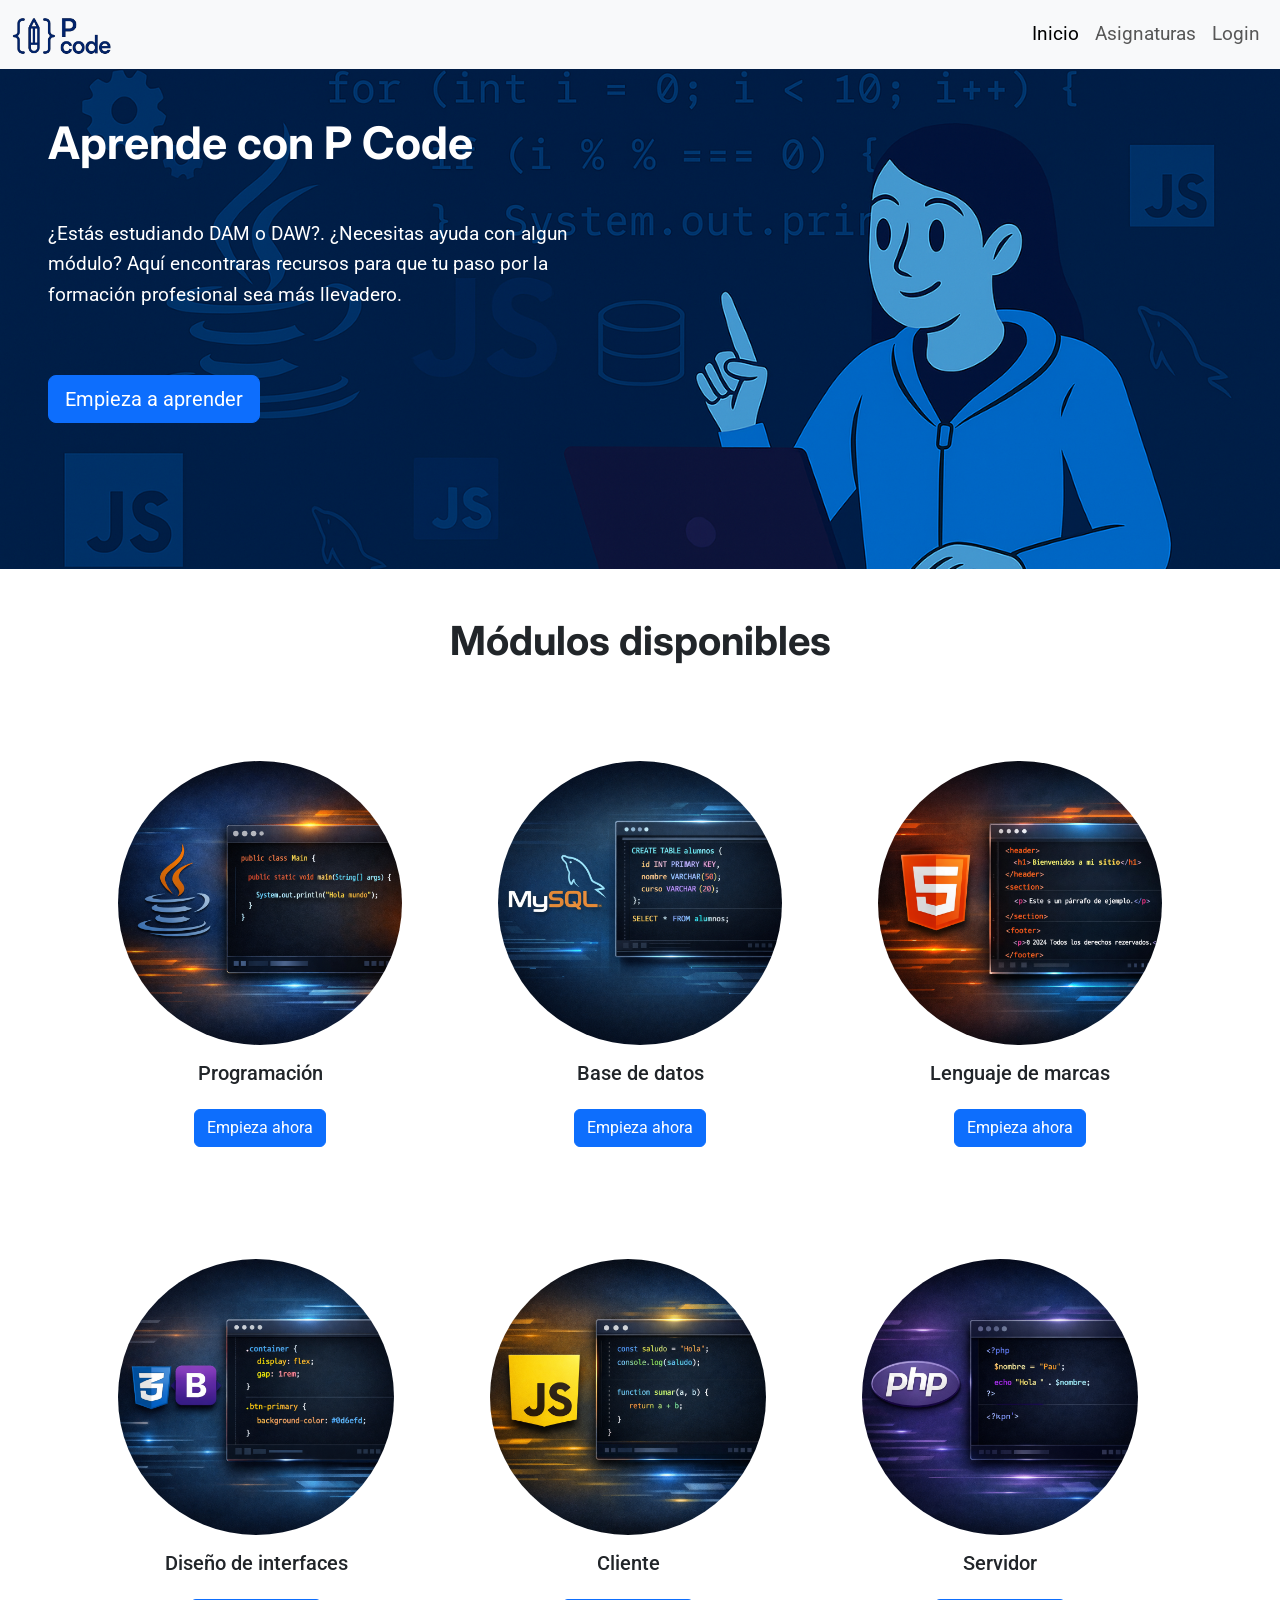
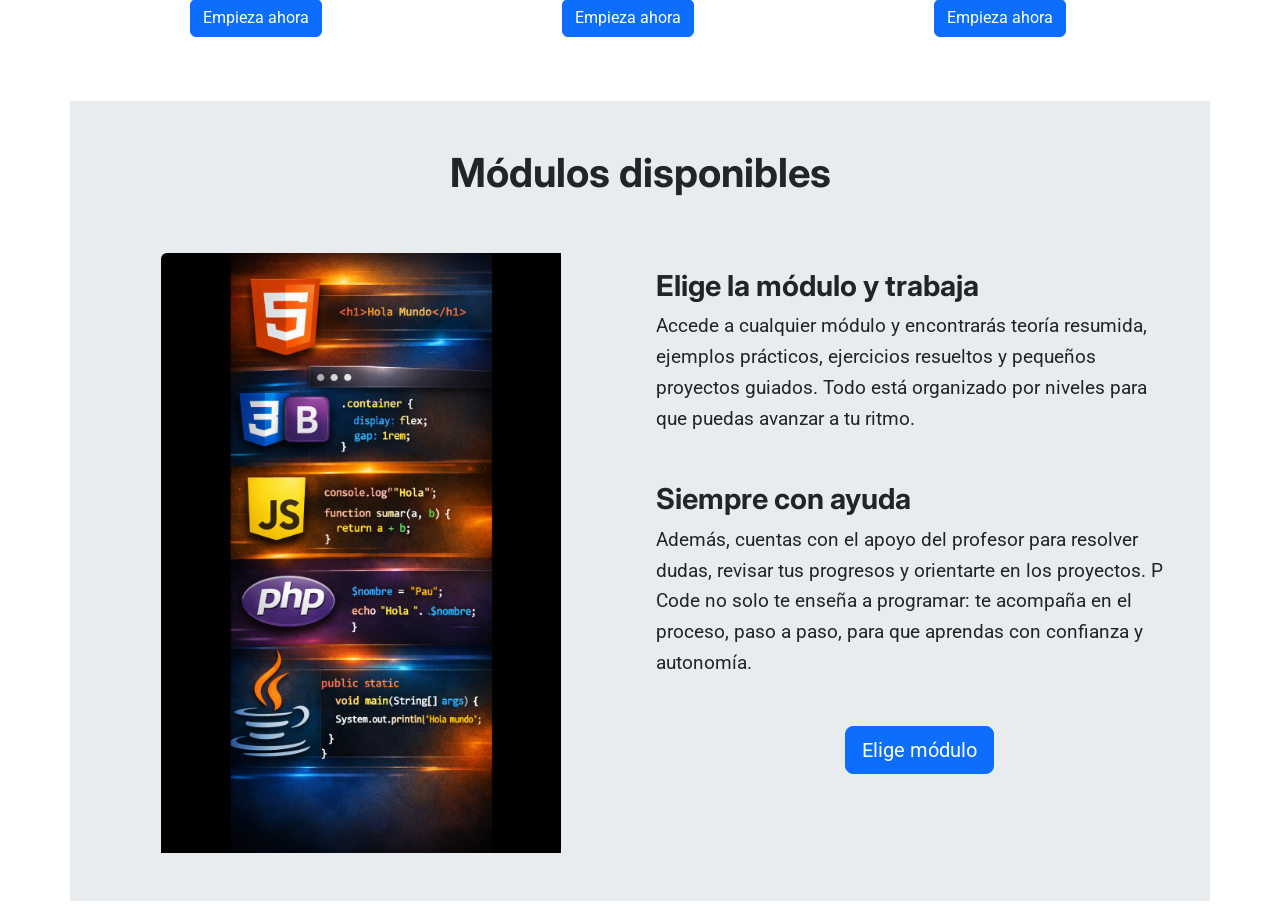
==== proyecto_2/index.html @ 88828013 "P2_LP_Información" ====
<!DOCTYPE html>
<html lang="es">
<head>
    <meta charset="UTF-8">
    <meta name="viewport" content="width=device-width, initial-scale=1.0">
    <meta name="description" content="Recursos educativos de programación para estudiantes de DAW/DAM: ejercicios, teoría, ejemplos y proyectos.">
    <meta name="author" content="Pau — P Code">
    
    <title>P Code</title>
    <link rel="icon" href="img/logos/logo_P_code.png">

    <link href="https://fonts.googleapis.com/css2?family=Inter:wght@400;600;700&family=Roboto:wght@300;400;500&family=JetBrains+Mono:wght@400;600&display=swap" rel="stylesheet">

    <!-- Bootstrap -->
    <link href="https://cdn.jsdelivr.net/npm/bootstrap@5.3.2/dist/css/bootstrap.min.css" rel="stylesheet">

    
    <link rel="stylesheet" href="css/style.css">

</head>
<body>

  <!-- Cabecera -->
  <nav class="navbar navbar-expand-sm bg-body-tertiary">
    <div class="container-fluid">
      <a class="navbar-brand" href="#">
        <img src="/proyecto_2/img/logos/logo_P_code_header.png" alt="Logo" width="100" height="auto" class="d-inline-block align-text-top">
      </a> 
      
      <button class="navbar-toggler" type="button" data-bs-toggle="collapse" data-bs-target="#navbarNav" aria-controls="navbarNav" aria-expanded="false" aria-label="Toggle navigation">
        <span class="navbar-toggler-icon"></span>
      </button>

      <div class="collapse navbar-collapse" id="navbarNav">
        <ul class="navbar-nav ms-auto">
          <li class="nav-item">
            <a class="nav-link active" aria-current="page" href="#">Inicio</a>
          </li>
          <li class="nav-item">
            <a class="nav-link" href="#">Asignaturas</a>
          </li>
          <li class="nav-item">
            <a class="nav-link" href="#">Login</a>
          </li>
        </ul>
      </div>
    </div>
  </nav>

  <!-- Hero -->
  <section id="hero">
    <div class="container-fluid header">
      <div class="row align-items-end">
        <div class="col-12 col-md-6 text-white ps-5">
          <h1 class="mt-5">Aprende con P Code</h1>
          <p class="mt-5 content-box">¿Estás estudiando DAM o DAW?.
          ¿Necesitas ayuda con algun módulo?
          Aquí encontraras recursos para que tu  
          paso por la formación profesional sea más llevadero.</p>
          <button type="button" class=" mt-5 btn btn-primary btn-lg">Empieza a aprender</button>
        </div>
        <div class="col-12 col-md-6">
        </div>
      </div>
    </div>
  </section>

  <!-- Asignaturas -->
  <section id="subject">    
    <div class="container text-center mt-5">
      <h2 class="mb-5">Módulos disponibles</h2>
      
      <div class="row">
        <div class="col-md-4 p-5">
          <div class="card border-0">
            <img src="/proyecto_2/img/subject/img_programacion.png" class="card-img-top rounded-circle" alt="Programación">
            <div class="card-body">
              <h5 class="card-title">Programación</h5>
              <a href="#" class="mt-3 btn btn-primary">Empieza ahora</a>
            </div>
          </div>
        </div>

        <div class="col-md-4 p-5">
          <div class="card border-0">
            <img src="/proyecto_2/img/subject/img_base_datos.png" class="card-img-top rounded-circle" alt="Base de datos">
            <div class="card-body">
              <h5 class="card-title">Base de datos</h5>
              <a href="#" class="mt-3 btn btn-primary">Empieza ahora</a>
            </div>
          </div>
        </div>
        
        <div class="col-md-4 p-5">
          <div class="card border-0">
            <img src="/proyecto_2/img/subject/img_lenguaje_marcas.png" class="card-img-top rounded-circle" alt="Lenguaje de Marcas">
            <div class="card-body">
              <h5 class="card-title">Lenguaje de marcas</h5>
              <a href="#" class="mt-3 btn btn-primary">Empieza ahora</a>
            </div>
          </div>
        </div>

      <div class="row">
        <div class="col-md-4 p-5">
          <div class="card border-0">
            <img src="/proyecto_2/img/subject/img_interfaces.png" class="card-img-top rounded-circle" alt="Diseño de interfaces">
            <div class="card-body">
              <h5 class="card-title">Diseño de interfaces</h5>
              <a href="#" class="mt-3 btn btn-primary">Empieza ahora</a>
            </div>
          </div>
        </div>

        <div class="col-md-4 p-5">
          <div class="card border-0">
            <img src="/proyecto_2/img/subject/img_cliente.png" class="card-img-top rounded-circle" alt="Cliente">
            <div class="card-body">
              <h5 class="card-title">Cliente</h5>
              <a href="#" class="mt-3 btn btn-primary">Empieza ahora</a>
            </div>
          </div>
        </div>
        
        <div class="col-md-4 p-5">
          <div class="card border-0">
            <img src="/proyecto_2/img/subject/img_sevidor.png" class="card-img-top rounded-circle" alt="Servidor">
            <div class="card-body">
              <h5 class="card-title">Servidor</h5>
              <a href="#" class="mt-3 btn btn-primary">Empieza ahora</a>
            </div>
          </div>
        </div>      
    </div>
  </section>

  <!-- Información -->
  <div class="container text-center bg-body-secondary pd-5">
    <h2 class="py-5">Módulos disponibles</h2>
    <div class="card mb-3 border-0">
      <div class="row g-0 bg-body-secondary">
        <div class="col-md-6">
          <img src="img/composicion_asignaturas.png" 
            class="img-fluid rounded-start pb-5" 
            style="max-width: 400px;" alt="Composición">
        </div>
        <div class="col-md-6 text-start">
          <div class="card-body">
            <h3 class="card-title">Elige la módulo y trabaja</h3>
            <p class="card-text">Accede a cualquier módulo y encontrarás teoría resumida, ejemplos prácticos, ejercicios resueltos y pequeños proyectos guiados. Todo está organizado por niveles para que puedas avanzar a tu ritmo.</p>
            <h3 class="card-title mt-5">Siempre con ayuda</h3>
            <p>Además, cuentas con el apoyo del profesor para resolver dudas, revisar tus progresos y orientarte en los proyectos. P Code no solo te enseña a programar: te acompaña en el proceso, paso a paso, para que aprendas con confianza y autonomía.</p>
            <div class="text-center mt-5"><a href="#subject" class="btn btn-primary btn-lg">Elige módulo</a></div>
          </div>
        </div>
      </div>
    </div>
  </div>

  <!-- Formulario -->


  <!-- Bootstrap -->
  <script src="https://cdn.jsdelivr.net/npm/@popperjs/core@2.11.6/dist/umd/popper.min.js"></script>
  <script src="https://cdn.jsdelivr.net/npm/bootstrap@5.3.0/dist/js/bootstrap.min.js"></script> 
</body>
</html>
---- proyecto_2/css/style.css ----
:root{
--oscuro: #021026ff;
--ink-black: #121726ff;
--steel-azure: #014E96ff;
--dodger-blue: #0099FFff;
--fondo-claro: #A8ADAFff;
--white: #FFFFFFff;
--midnight-violet: #2E1F2Aff;
--fondo-botones: #6A4564ff;
--border-r:.2rem;
}

body {
  font-family: 'Roboto', sans-serif;
  font-size: 1.2rem;
  line-height: 1.6;
}

.header {
  height: 500px;
  background-color: var(--oscuro);
  background: url(../img/imagen_principal.png);
  background-position: center;
  background-repeat: no-repeat;
  background-size: cover;
  background-blend-mode: multiply; 
}

.content-box {
  max-width: 550px; 
}


h1, h2, h3 {
  font-family: 'Inter', sans-serif;
  font-weight: 700;
}

h1 { font-size: 2.8rem; }
h2 { font-size: 2.5rem; }
h3 { font-size: 1.8rem; }

code, pre {
  font-family: 'JetBrains Mono', monospace;
}
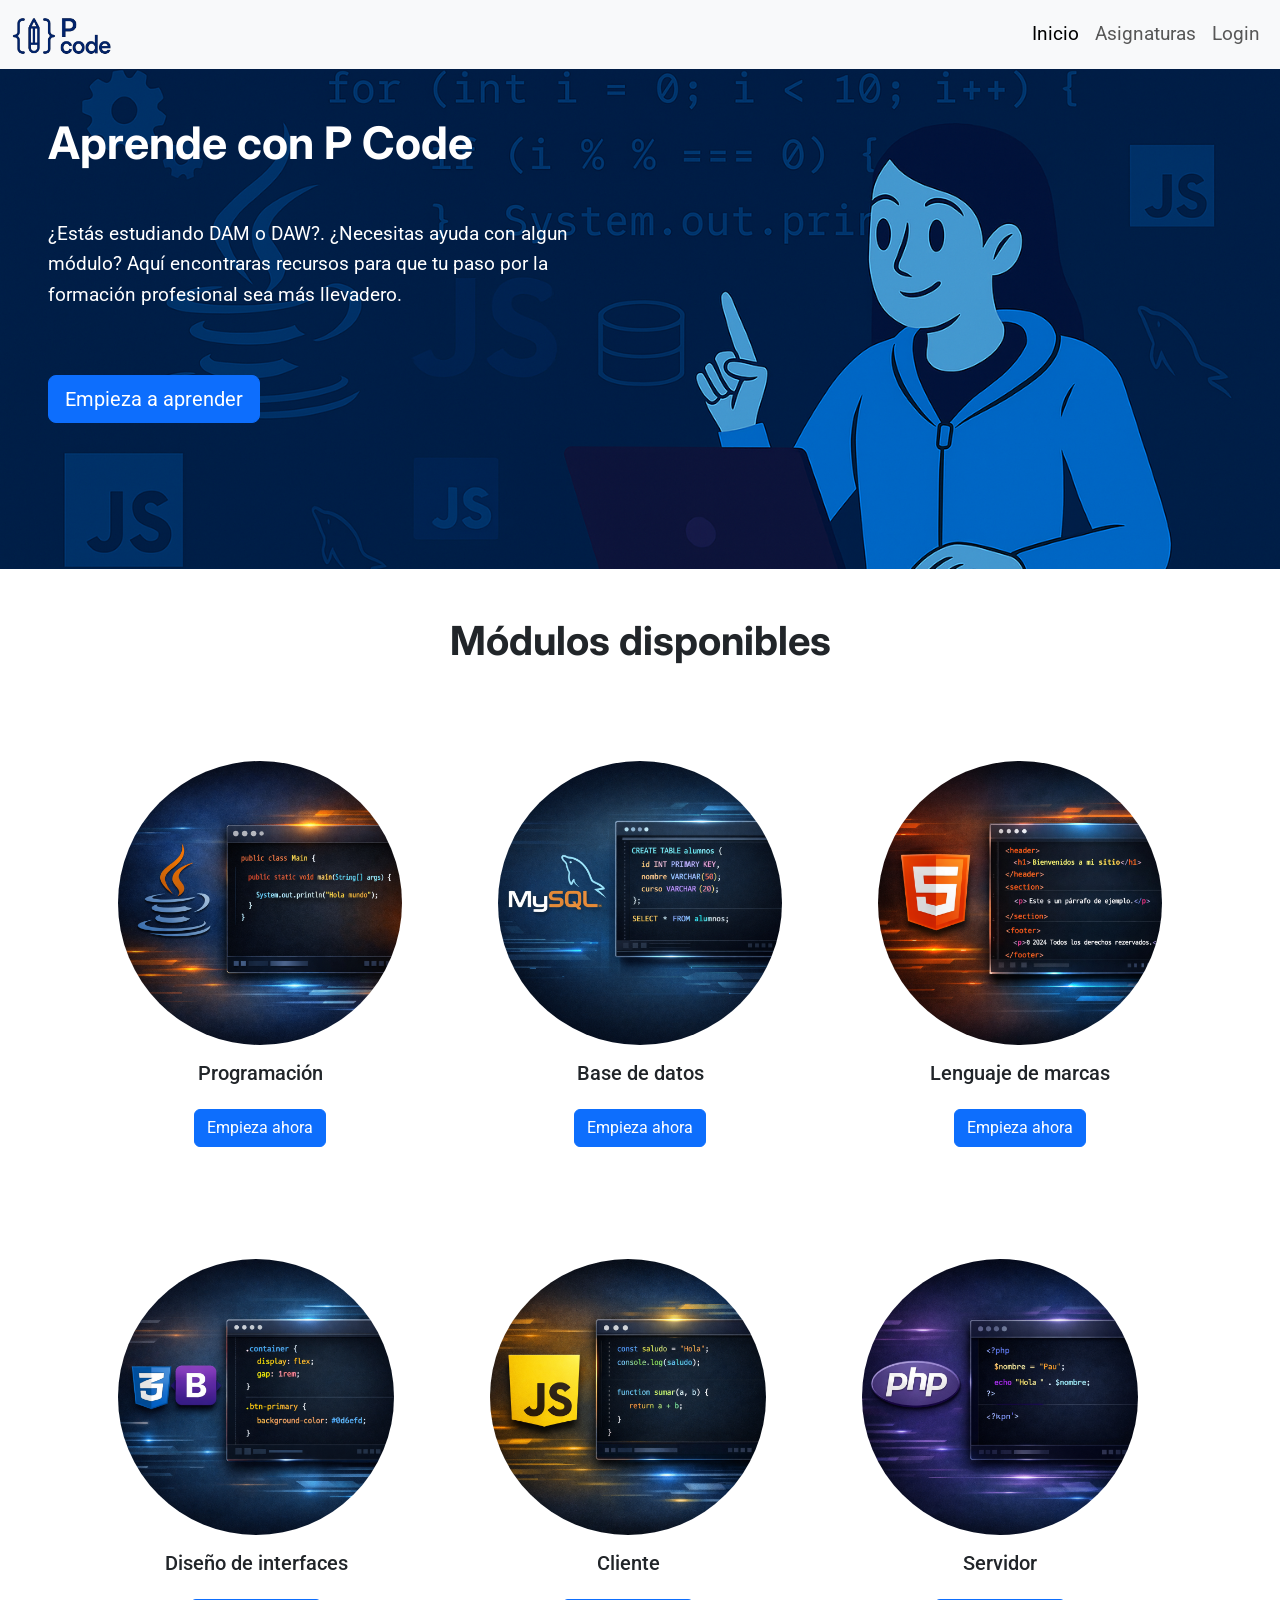
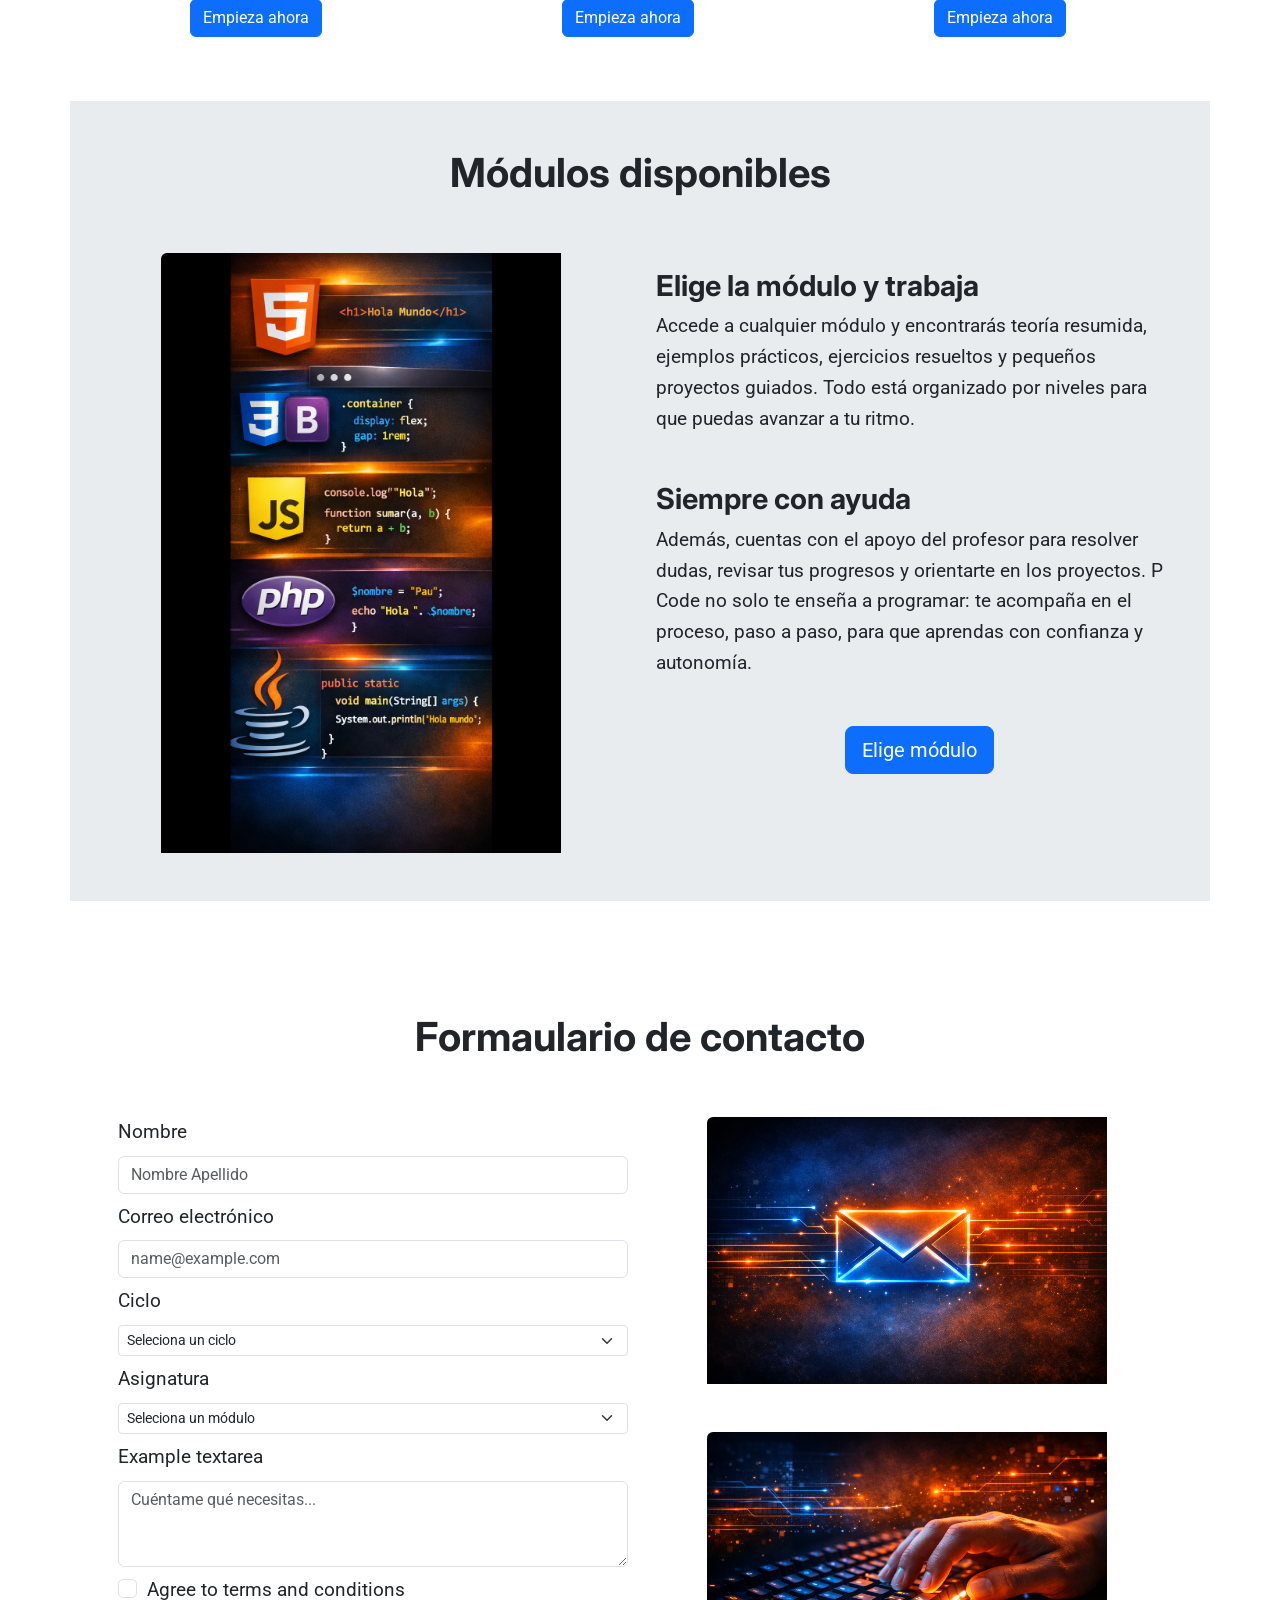
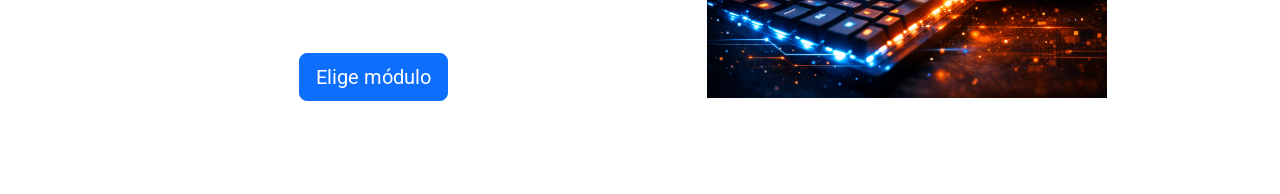
==== commit bd5c5f65: "P2_LP_Formulario" ====
--- a/proyecto_2/index.html
+++ b/proyecto_2/index.html
@@ -158,7 +158,64 @@
   </div>
 
   <!-- Formulario -->
-
+  <div class="container text-center p-5">
+    <h2 class="py-5">Formaulario de contacto</h2>
+    <div class="row">
+      <div class="col-md-6 text-start">
+        <div class="mb-2">
+          <label for="nombre" class="form-label">Nombre</label>
+          <input type="email" class="form-control" id="nombre" placeholder="Nombre Apellido">
+        </div>
+        <div class="mb-2">
+          <label for="email" class="form-label">Correo electrónico</label>
+          <input type="email" class="form-control" id="email" placeholder="name@example.com">
+        </div>
+        <div class="mb-2">
+          <label for="exampleFormControlInput1" class="form-label">Ciclo</label>
+          <select class="form-select form-select-sm" aria-label="Small select example">
+            <option selected>Seleciona un ciclo</option>
+            <option value="dam">DAM</option>
+            <option value="daw">DAW</option>
+          </select>
+        </div>
+        <div class="mb-2">
+          <label for="exampleFormControlInput1" class="form-label">Asignatura</label>
+          <select class="form-select form-select-sm" aria-label="Small select example">
+            <option selected>Seleciona un módulo</option>
+              <option value="prog">Programación</option>
+              <option value="bd">Base de datos</option>
+              <option value="mar">Lenguaje de marcas</option>
+              <option value="inte">Diseño de interfaces</option>
+              <option value="cli">Cliente</option>
+              <option value="ser">Servidor</option>
+          </select>
+        </div>
+        <div class="mb-2">
+          <label for="mensaje" class="form-label">Example textarea</label>
+          <textarea class="form-control" id="mensaje" rows="3" placeholder="Cuéntame qué necesitas..."></textarea>
+        </div>
+        <div class="form-check">
+          <input class="form-check-input" type="checkbox" value="" id="invalidCheck" required>
+          <label class="form-check-label" for="invalidCheck">
+            Agree to terms and conditions
+          </label>
+          <div class="invalid-feedback">
+            You must agree before submitting.
+          </div>
+        </div>
+        <div class="text-center mt-5"><a href="#subject" class="btn btn-primary btn-lg">Elige módulo</a></div>
+      </div>
+
+      <div class="col-md-6">
+        <img src="img/contacto_email.png" 
+          class="img-fluid rounded-start pb-5" 
+          style="max-width: 400px;" alt="Composición">
+          <img src="img/contacto_email_2.png" 
+            class="img-fluid rounded-start pb-5" 
+            style="max-width: 400px;" alt="Composición">
+      </div>
+    </div>
+  </div>
 
   <!-- Bootstrap -->
   <script src="https://cdn.jsdelivr.net/npm/@popperjs/core@2.11.6/dist/umd/popper.min.js"></script>
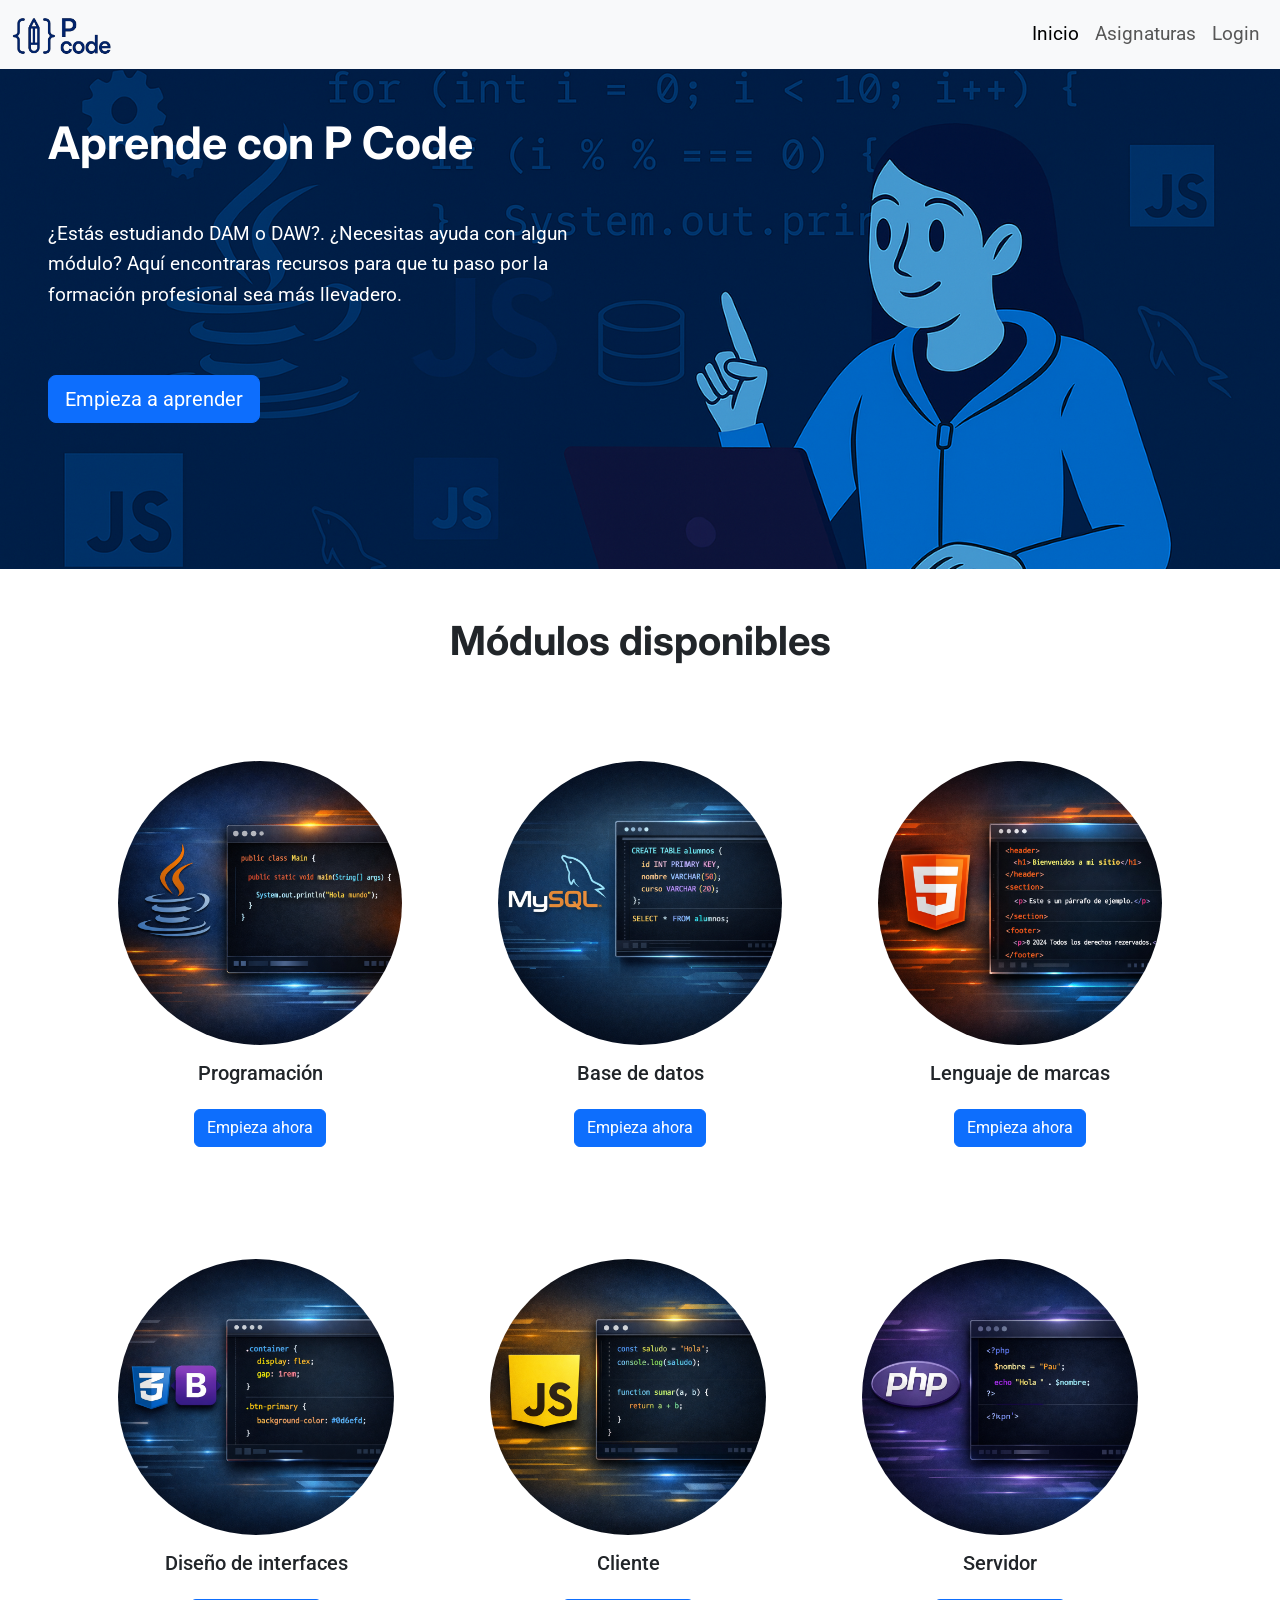
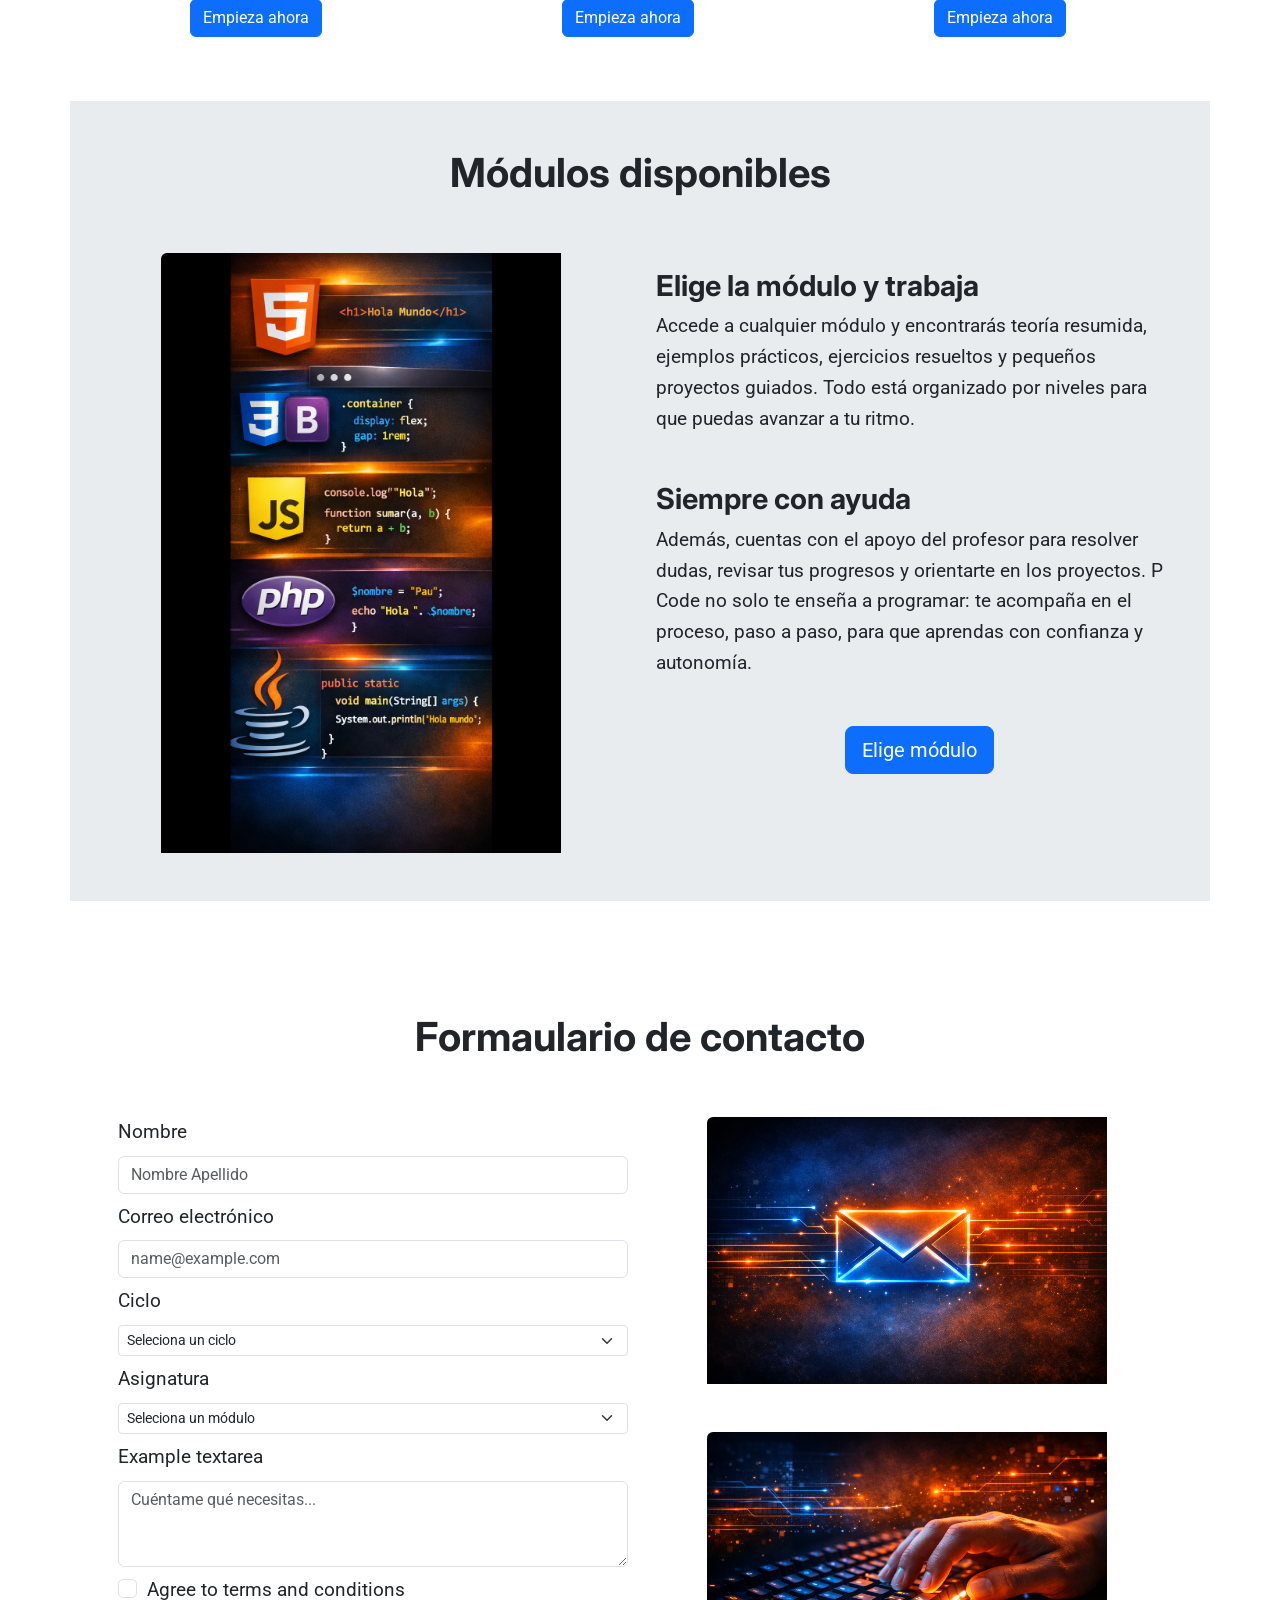
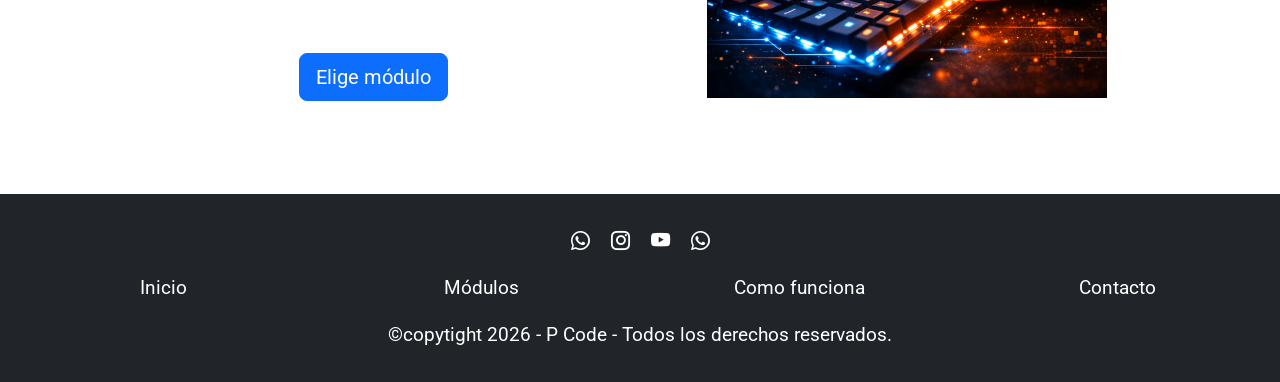
==== commit 31ba3203: "P2_LP_Footer" ====
--- a/proyecto_2/index.html
+++ b/proyecto_2/index.html
@@ -13,7 +13,7 @@
 
     <!-- Bootstrap -->
     <link href="https://cdn.jsdelivr.net/npm/bootstrap@5.3.2/dist/css/bootstrap.min.css" rel="stylesheet">
-
+    <link rel="stylesheet" href="https://cdn.jsdelivr.net/npm/bootstrap-icons@1.13.1/font/bootstrap-icons.min.css">
     
     <link rel="stylesheet" href="css/style.css">
 
@@ -21,31 +21,33 @@
 <body>
 
   <!-- Cabecera -->
-  <nav class="navbar navbar-expand-sm bg-body-tertiary">
-    <div class="container-fluid">
-      <a class="navbar-brand" href="#">
-        <img src="/proyecto_2/img/logos/logo_P_code_header.png" alt="Logo" width="100" height="auto" class="d-inline-block align-text-top">
-      </a> 
-      
-      <button class="navbar-toggler" type="button" data-bs-toggle="collapse" data-bs-target="#navbarNav" aria-controls="navbarNav" aria-expanded="false" aria-label="Toggle navigation">
-        <span class="navbar-toggler-icon"></span>
-      </button>
-
-      <div class="collapse navbar-collapse" id="navbarNav">
-        <ul class="navbar-nav ms-auto">
-          <li class="nav-item">
-            <a class="nav-link active" aria-current="page" href="#">Inicio</a>
-          </li>
-          <li class="nav-item">
-            <a class="nav-link" href="#">Asignaturas</a>
-          </li>
-          <li class="nav-item">
-            <a class="nav-link" href="#">Login</a>
-          </li>
-        </ul>
-      </div>
-    </div>
-  </nav>
+  <header id="header">
+    <nav class="navbar navbar-expand-sm bg-body-tertiary">
+      <div class="container-fluid">
+        <a class="navbar-brand" href="#">
+          <img src="/proyecto_2/img/logos/logo_P_code_header.png" alt="Logo" width="100" height="auto" class="d-inline-block align-text-top">
+        </a> 
+        
+        <button class="navbar-toggler" type="button" data-bs-toggle="collapse" data-bs-target="#navbarNav" aria-controls="navbarNav" aria-expanded="false" aria-label="Toggle navigation">
+          <span class="navbar-toggler-icon"></span>
+        </button>
+
+        <div class="collapse navbar-collapse" id="navbarNav">
+          <ul class="navbar-nav ms-auto">
+            <li class="nav-item">
+              <a class="nav-link active" aria-current="page" href="#">Inicio</a>
+            </li>
+            <li class="nav-item">
+              <a class="nav-link" href="#">Asignaturas</a>
+            </li>
+            <li class="nav-item">
+              <a class="nav-link" href="#">Login</a>
+            </li>
+          </ul>
+        </div>
+      </div>
+    </nav>
+  </header>
 
   <!-- Hero -->
   <section id="hero">
@@ -135,87 +137,119 @@
   </section>
 
   <!-- Información -->
-  <div class="container text-center bg-body-secondary pd-5">
-    <h2 class="py-5">Módulos disponibles</h2>
-    <div class="card mb-3 border-0">
-      <div class="row g-0 bg-body-secondary">
+  <section id="info">
+    <div class="container text-center bg-body-secondary pd-5">
+      <h2 class="py-5">Módulos disponibles</h2>
+      <div class="card mb-3 border-0">
+        <div class="row g-0 bg-body-secondary">
+          <div class="col-md-6">
+            <img src="img/composicion_asignaturas.png" 
+              class="img-fluid rounded-start pb-5" 
+              style="max-width: 400px;" alt="Composición">
+          </div>
+          <div class="col-md-6 text-start">
+            <div class="card-body">
+              <h3 class="card-title">Elige la módulo y trabaja</h3>
+              <p class="card-text">Accede a cualquier módulo y encontrarás teoría resumida, ejemplos prácticos, ejercicios resueltos y pequeños proyectos guiados. Todo está organizado por niveles para que puedas avanzar a tu ritmo.</p>
+              <h3 class="card-title mt-5">Siempre con ayuda</h3>
+              <p>Además, cuentas con el apoyo del profesor para resolver dudas, revisar tus progresos y orientarte en los proyectos. P Code no solo te enseña a programar: te acompaña en el proceso, paso a paso, para que aprendas con confianza y autonomía.</p>
+              <div class="text-center mt-5"><a href="#subject" class="btn btn-primary btn-lg">Elige módulo</a></div>
+            </div>
+          </div>
+        </div>
+      </div>
+    </div>
+  </section>
+
+  <!-- Formulario -->
+  <section id="form">
+    <div class="container text-center p-5">
+      <h2 class="py-5">Formaulario de contacto</h2>
+      <div class="row">
+        <div class="col-md-6 text-start">
+          <div class="mb-2">
+            <label for="nombre" class="form-label">Nombre</label>
+            <input type="email" class="form-control" id="nombre" placeholder="Nombre Apellido">
+          </div>
+          <div class="mb-2">
+            <label for="email" class="form-label">Correo electrónico</label>
+            <input type="email" class="form-control" id="email" placeholder="name@example.com">
+          </div>
+          <div class="mb-2">
+            <label for="exampleFormControlInput1" class="form-label">Ciclo</label>
+            <select class="form-select form-select-sm" aria-label="Small select example">
+              <option selected>Seleciona un ciclo</option>
+              <option value="dam">DAM</option>
+              <option value="daw">DAW</option>
+            </select>
+          </div>
+          <div class="mb-2">
+            <label for="exampleFormControlInput1" class="form-label">Asignatura</label>
+            <select class="form-select form-select-sm" aria-label="Small select example">
+              <option selected>Seleciona un módulo</option>
+                <option value="prog">Programación</option>
+                <option value="bd">Base de datos</option>
+                <option value="mar">Lenguaje de marcas</option>
+                <option value="inte">Diseño de interfaces</option>
+                <option value="cli">Cliente</option>
+                <option value="ser">Servidor</option>
+            </select>
+          </div>
+          <div class="mb-2">
+            <label for="mensaje" class="form-label">Example textarea</label>
+            <textarea class="form-control" id="mensaje" rows="3" placeholder="Cuéntame qué necesitas..."></textarea>
+          </div>
+          <div class="form-check">
+            <input class="form-check-input" type="checkbox" value="" id="invalidCheck" required>
+            <label class="form-check-label" for="invalidCheck">
+              Agree to terms and conditions
+            </label>
+            <div class="invalid-feedback">
+              You must agree before submitting.
+            </div>
+          </div>
+          <div class="text-center mt-5"><a href="#subject" class="btn btn-primary btn-lg mb-2">Elige módulo</a></div>
+        </div>
+
         <div class="col-md-6">
-          <img src="img/composicion_asignaturas.png" 
+          <img src="img/contacto_email.png" 
             class="img-fluid rounded-start pb-5" 
             style="max-width: 400px;" alt="Composición">
-        </div>
-        <div class="col-md-6 text-start">
-          <div class="card-body">
-            <h3 class="card-title">Elige la módulo y trabaja</h3>
-            <p class="card-text">Accede a cualquier módulo y encontrarás teoría resumida, ejemplos prácticos, ejercicios resueltos y pequeños proyectos guiados. Todo está organizado por niveles para que puedas avanzar a tu ritmo.</p>
-            <h3 class="card-title mt-5">Siempre con ayuda</h3>
-            <p>Además, cuentas con el apoyo del profesor para resolver dudas, revisar tus progresos y orientarte en los proyectos. P Code no solo te enseña a programar: te acompaña en el proceso, paso a paso, para que aprendas con confianza y autonomía.</p>
-            <div class="text-center mt-5"><a href="#subject" class="btn btn-primary btn-lg">Elige módulo</a></div>
-          </div>
-        </div>
-      </div>
-    </div>
-  </div>
-
-  <!-- Formulario -->
-  <div class="container text-center p-5">
-    <h2 class="py-5">Formaulario de contacto</h2>
-    <div class="row">
-      <div class="col-md-6 text-start">
-        <div class="mb-2">
-          <label for="nombre" class="form-label">Nombre</label>
-          <input type="email" class="form-control" id="nombre" placeholder="Nombre Apellido">
-        </div>
-        <div class="mb-2">
-          <label for="email" class="form-label">Correo electrónico</label>
-          <input type="email" class="form-control" id="email" placeholder="name@example.com">
-        </div>
-        <div class="mb-2">
-          <label for="exampleFormControlInput1" class="form-label">Ciclo</label>
-          <select class="form-select form-select-sm" aria-label="Small select example">
-            <option selected>Seleciona un ciclo</option>
-            <option value="dam">DAM</option>
-            <option value="daw">DAW</option>
-          </select>
-        </div>
-        <div class="mb-2">
-          <label for="exampleFormControlInput1" class="form-label">Asignatura</label>
-          <select class="form-select form-select-sm" aria-label="Small select example">
-            <option selected>Seleciona un módulo</option>
-              <option value="prog">Programación</option>
-              <option value="bd">Base de datos</option>
-              <option value="mar">Lenguaje de marcas</option>
-              <option value="inte">Diseño de interfaces</option>
-              <option value="cli">Cliente</option>
-              <option value="ser">Servidor</option>
-          </select>
-        </div>
-        <div class="mb-2">
-          <label for="mensaje" class="form-label">Example textarea</label>
-          <textarea class="form-control" id="mensaje" rows="3" placeholder="Cuéntame qué necesitas..."></textarea>
-        </div>
-        <div class="form-check">
-          <input class="form-check-input" type="checkbox" value="" id="invalidCheck" required>
-          <label class="form-check-label" for="invalidCheck">
-            Agree to terms and conditions
-          </label>
-          <div class="invalid-feedback">
-            You must agree before submitting.
-          </div>
-        </div>
-        <div class="text-center mt-5"><a href="#subject" class="btn btn-primary btn-lg">Elige módulo</a></div>
-      </div>
-
-      <div class="col-md-6">
-        <img src="img/contacto_email.png" 
-          class="img-fluid rounded-start pb-5" 
-          style="max-width: 400px;" alt="Composición">
-          <img src="img/contacto_email_2.png" 
-            class="img-fluid rounded-start pb-5" 
-            style="max-width: 400px;" alt="Composición">
-      </div>
-    </div>
-  </div>
+            <img src="img/contacto_email_2.png" 
+              class="img-fluid rounded-start pb-5" 
+              style="max-width: 400px;" alt="Composición">
+        </div>
+      </div>
+    </div>
+  </section>
+
+  <!-- Footer -->
+  <footer>
+    <div class="container-fluid bg-dark p-3 text-center">
+      <div class="row">
+        <div class="col p-3">
+          <i class="bi bi-whatsapp text-white p-2"></i>
+          <i class="bi bi-instagram text-white p-2"></i>
+          <i class="bi bi-youtube text-white p-2"></i>
+          <i class="bi bi-whatsapp text-white p-2"></i>
+        </div>
+      </div>
+      <div class="row justify-content-center">
+        <div class="col-lg-3 col-md-6"><a href="#hero" class="text-decoration-none text-white">Inicio</a></div>
+        <div class="col-lg-3 col-md-6"><a href="#subject" class="text-decoration-none text-white">Módulos</a></div>
+        <div class="col-lg-3 col-md-6"><a href="#info" class="text-decoration-none text-white">Como funciona</a></div>
+        <div class="col-lg-3 col-md-6"><a href="#form" class="text-decoration-none text-white">Contacto</a></div>
+      </div>
+
+      <div class="row">
+        <div class="col text-white mt-3">
+          <p>©copytight 2026 - P Code - Todos los derechos reservados.</p>
+        </div>
+      </div>
+
+    </div>
+
+  </footer>
 
   <!-- Bootstrap -->
   <script src="https://cdn.jsdelivr.net/npm/@popperjs/core@2.11.6/dist/umd/popper.min.js"></script>
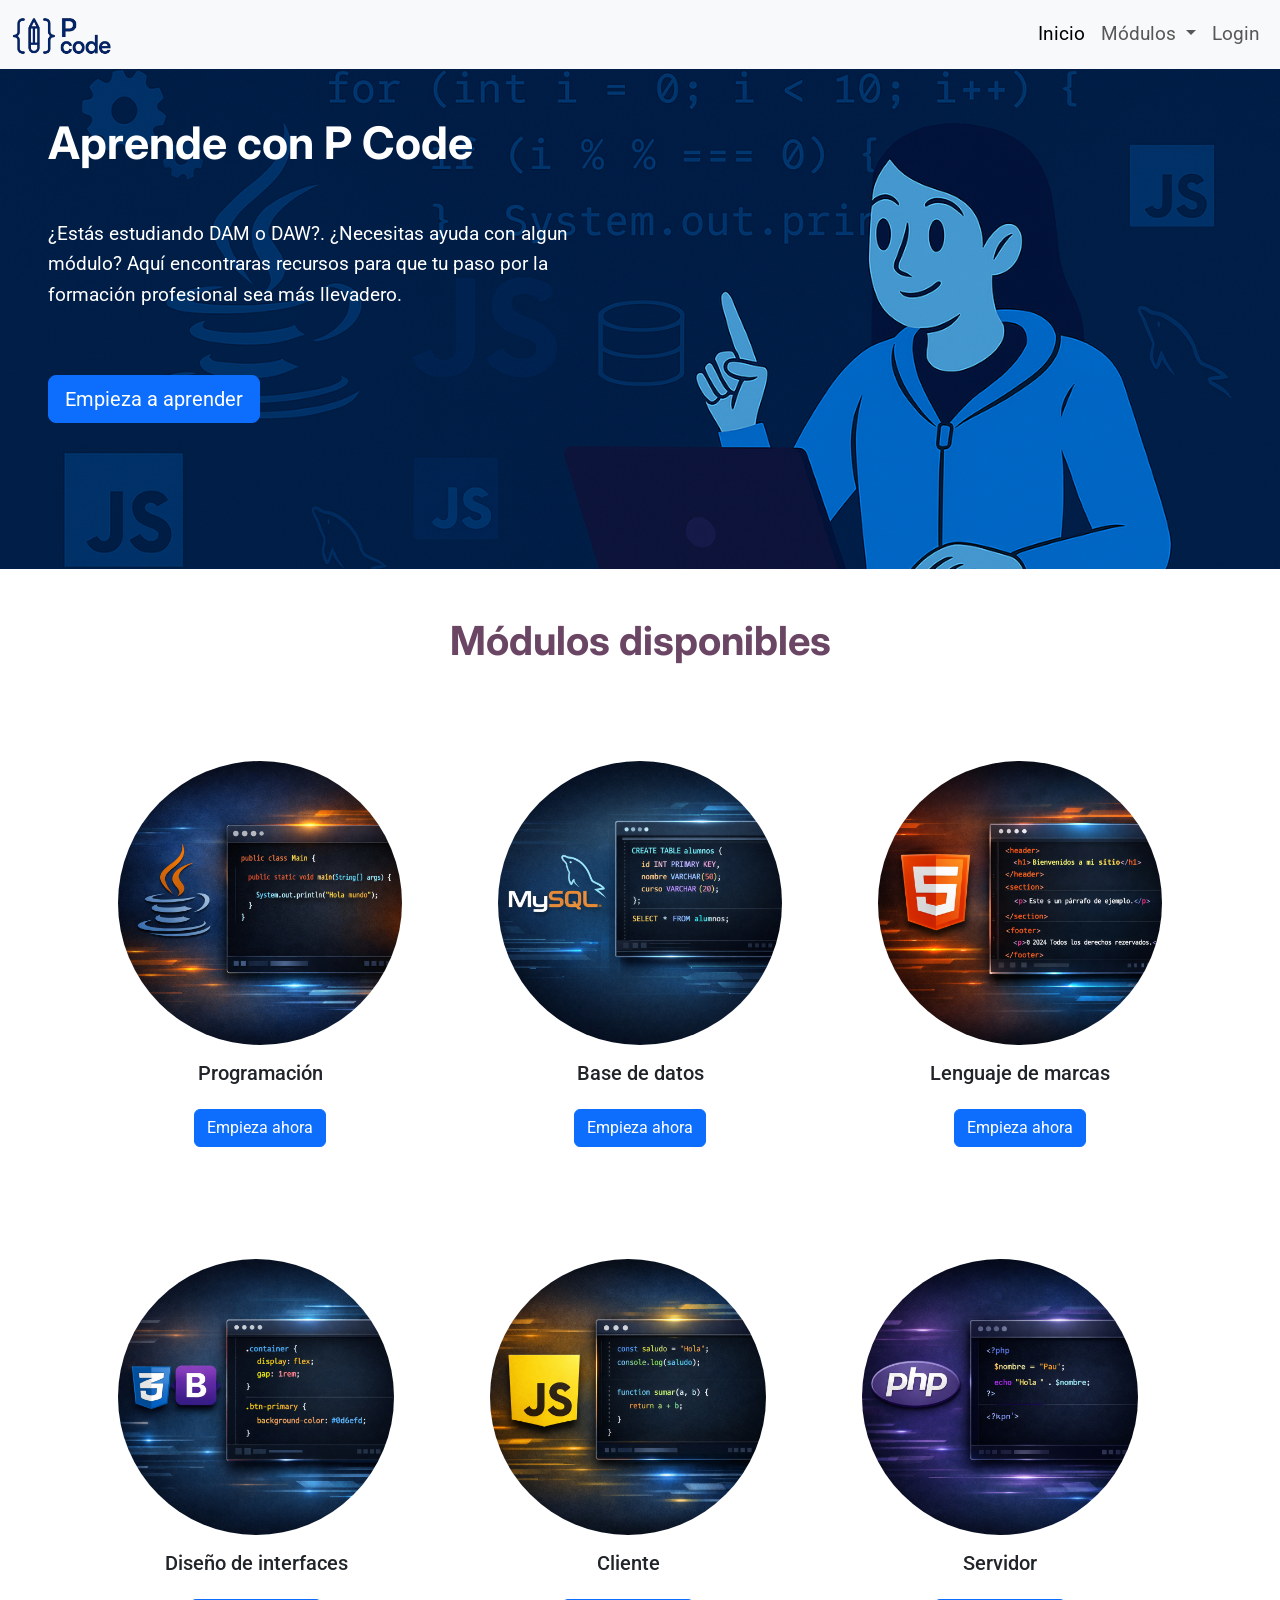
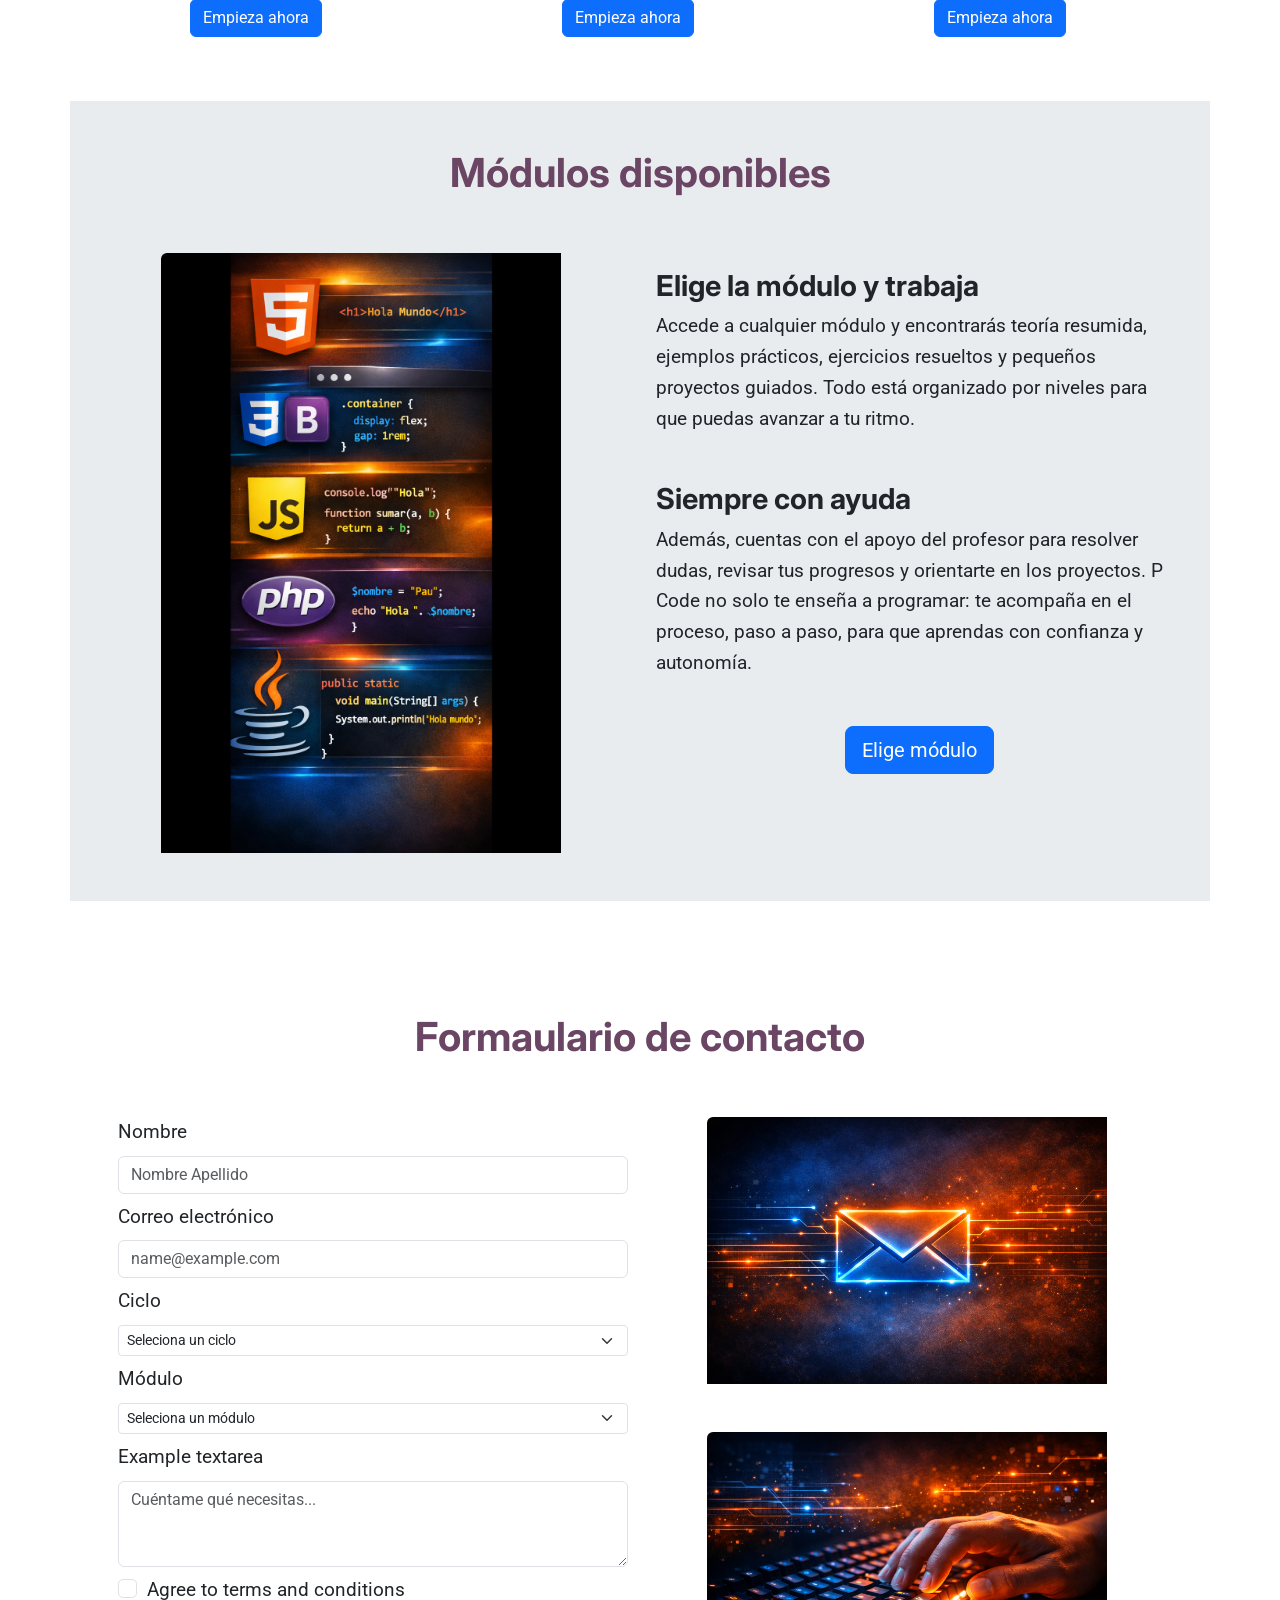
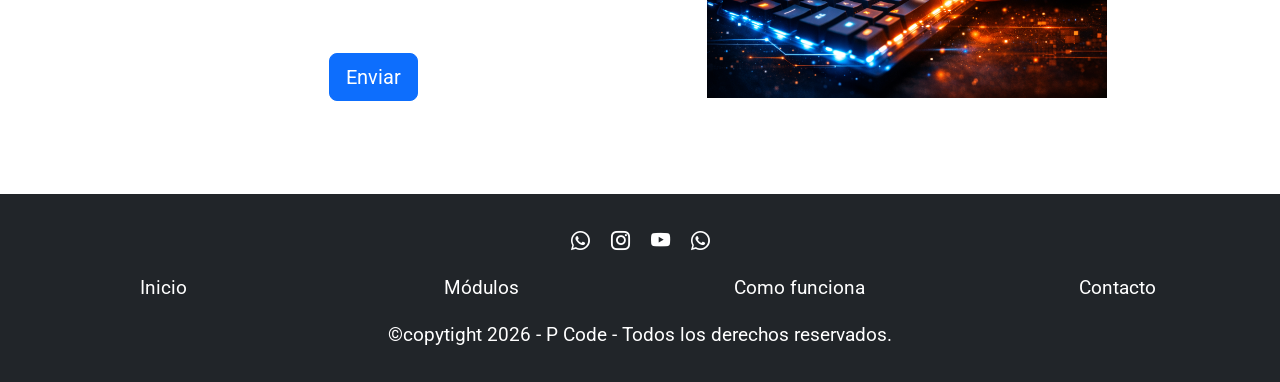
==== commit 483143fa: "P2_LP_Desplegable header" ====
--- a/proyecto_2/index.html
+++ b/proyecto_2/index.html
@@ -25,7 +25,7 @@
     <nav class="navbar navbar-expand-sm bg-body-tertiary">
       <div class="container-fluid">
         <a class="navbar-brand" href="#">
-          <img src="/proyecto_2/img/logos/logo_P_code_header.png" alt="Logo" width="100" height="auto" class="d-inline-block align-text-top">
+          <img src="img/logos/logo_P_code_header.png" alt="Logo" width="100" height="auto" class="d-inline-block align-text-top">
         </a> 
         
         <button class="navbar-toggler" type="button" data-bs-toggle="collapse" data-bs-target="#navbarNav" aria-controls="navbarNav" aria-expanded="false" aria-label="Toggle navigation">
@@ -37,8 +37,17 @@
             <li class="nav-item">
               <a class="nav-link active" aria-current="page" href="#">Inicio</a>
             </li>
-            <li class="nav-item">
-              <a class="nav-link" href="#">Asignaturas</a>
+            <li class="nav-item dropdown">
+              <a class="nav-link dropdown-toggle" href="#" role="button" data-bs-toggle="dropdown" aria-expanded="false">
+                Módulos
+              </a>
+              <ul class="dropdown-menu">
+                <li><a class="dropdown-item" href="#">Programación</a></li>
+                <li><a class="dropdown-item" href="#">Entorno Cliente</a></li>
+                <li><a class="dropdown-item" href="#">Entorno Servidor</a></li>
+                <li><a class="dropdown-item" href="#">Despliegue</a></li>
+                <li><a class="dropdown-item" href="#">Diseño de Interfaces</a></li>
+              </ul>
             </li>
             <li class="nav-item">
               <a class="nav-link" href="#">Login</a>
@@ -59,7 +68,7 @@
           ¿Necesitas ayuda con algun módulo?
           Aquí encontraras recursos para que tu  
           paso por la formación profesional sea más llevadero.</p>
-          <button type="button" class=" mt-5 btn btn-primary btn-lg">Empieza a aprender</button>
+          <a href="#subject" class="btn btn-primary btn-lg mt-5">Empieza a aprender</a>
         </div>
         <div class="col-12 col-md-6">
         </div>
@@ -75,7 +84,7 @@
       <div class="row">
         <div class="col-md-4 p-5">
           <div class="card border-0">
-            <img src="/proyecto_2/img/subject/img_programacion.png" class="card-img-top rounded-circle" alt="Programación">
+            <img src="img/subject/img_programacion.png" class="card-img-top rounded-circle" alt="Programación">
             <div class="card-body">
               <h5 class="card-title">Programación</h5>
               <a href="#" class="mt-3 btn btn-primary">Empieza ahora</a>
@@ -85,7 +94,7 @@
 
         <div class="col-md-4 p-5">
           <div class="card border-0">
-            <img src="/proyecto_2/img/subject/img_base_datos.png" class="card-img-top rounded-circle" alt="Base de datos">
+            <img src="img/subject/img_base_datos.png" class="card-img-top rounded-circle" alt="Base de datos">
             <div class="card-body">
               <h5 class="card-title">Base de datos</h5>
               <a href="#" class="mt-3 btn btn-primary">Empieza ahora</a>
@@ -95,7 +104,7 @@
         
         <div class="col-md-4 p-5">
           <div class="card border-0">
-            <img src="/proyecto_2/img/subject/img_lenguaje_marcas.png" class="card-img-top rounded-circle" alt="Lenguaje de Marcas">
+            <img src="img/subject/img_lenguaje_marcas.png" class="card-img-top rounded-circle" alt="Lenguaje de Marcas">
             <div class="card-body">
               <h5 class="card-title">Lenguaje de marcas</h5>
               <a href="#" class="mt-3 btn btn-primary">Empieza ahora</a>
@@ -106,7 +115,7 @@
       <div class="row">
         <div class="col-md-4 p-5">
           <div class="card border-0">
-            <img src="/proyecto_2/img/subject/img_interfaces.png" class="card-img-top rounded-circle" alt="Diseño de interfaces">
+            <img src="img/subject/img_interfaces.png" class="card-img-top rounded-circle" alt="Diseño de interfaces">
             <div class="card-body">
               <h5 class="card-title">Diseño de interfaces</h5>
               <a href="#" class="mt-3 btn btn-primary">Empieza ahora</a>
@@ -116,7 +125,7 @@
 
         <div class="col-md-4 p-5">
           <div class="card border-0">
-            <img src="/proyecto_2/img/subject/img_cliente.png" class="card-img-top rounded-circle" alt="Cliente">
+            <img src="img/subject/img_cliente.png" class="card-img-top rounded-circle" alt="Cliente">
             <div class="card-body">
               <h5 class="card-title">Cliente</h5>
               <a href="#" class="mt-3 btn btn-primary">Empieza ahora</a>
@@ -126,7 +135,7 @@
         
         <div class="col-md-4 p-5">
           <div class="card border-0">
-            <img src="/proyecto_2/img/subject/img_sevidor.png" class="card-img-top rounded-circle" alt="Servidor">
+            <img src="img/subject/img_sevidor.png" class="card-img-top rounded-circle" alt="Servidor">
             <div class="card-body">
               <h5 class="card-title">Servidor</h5>
               <a href="#" class="mt-3 btn btn-primary">Empieza ahora</a>
@@ -176,7 +185,7 @@
             <input type="email" class="form-control" id="email" placeholder="name@example.com">
           </div>
           <div class="mb-2">
-            <label for="exampleFormControlInput1" class="form-label">Ciclo</label>
+            <label for="ciclo" class="form-label">Ciclo</label>
             <select class="form-select form-select-sm" aria-label="Small select example">
               <option selected>Seleciona un ciclo</option>
               <option value="dam">DAM</option>
@@ -184,7 +193,7 @@
             </select>
           </div>
           <div class="mb-2">
-            <label for="exampleFormControlInput1" class="form-label">Asignatura</label>
+            <label for="modulo" class="form-label">Módulo</label>
             <select class="form-select form-select-sm" aria-label="Small select example">
               <option selected>Seleciona un módulo</option>
                 <option value="prog">Programación</option>
@@ -208,7 +217,7 @@
               You must agree before submitting.
             </div>
           </div>
-          <div class="text-center mt-5"><a href="#subject" class="btn btn-primary btn-lg mb-2">Elige módulo</a></div>
+          <div class="text-center mt-5"><a href="#" class="btn btn-primary btn-lg mb-2">Enviar</a></div>
         </div>
 
         <div class="col-md-6">
--- a/proyecto_2/css/style.css
+++ b/proyecto_2/css/style.css
@@ -37,8 +37,12 @@
 }
 
 h1 { font-size: 2.8rem; }
-h2 { font-size: 2.5rem; }
-h3 { font-size: 1.8rem; }
+h2 {
+  color: var(--fondo-botones); 
+  font-size: 2.5rem; }
+h3 { 
+  color: var(--midnight-violet); 
+  font-size: 1.8rem; }
 
 code, pre {
   font-family: 'JetBrains Mono', monospace;
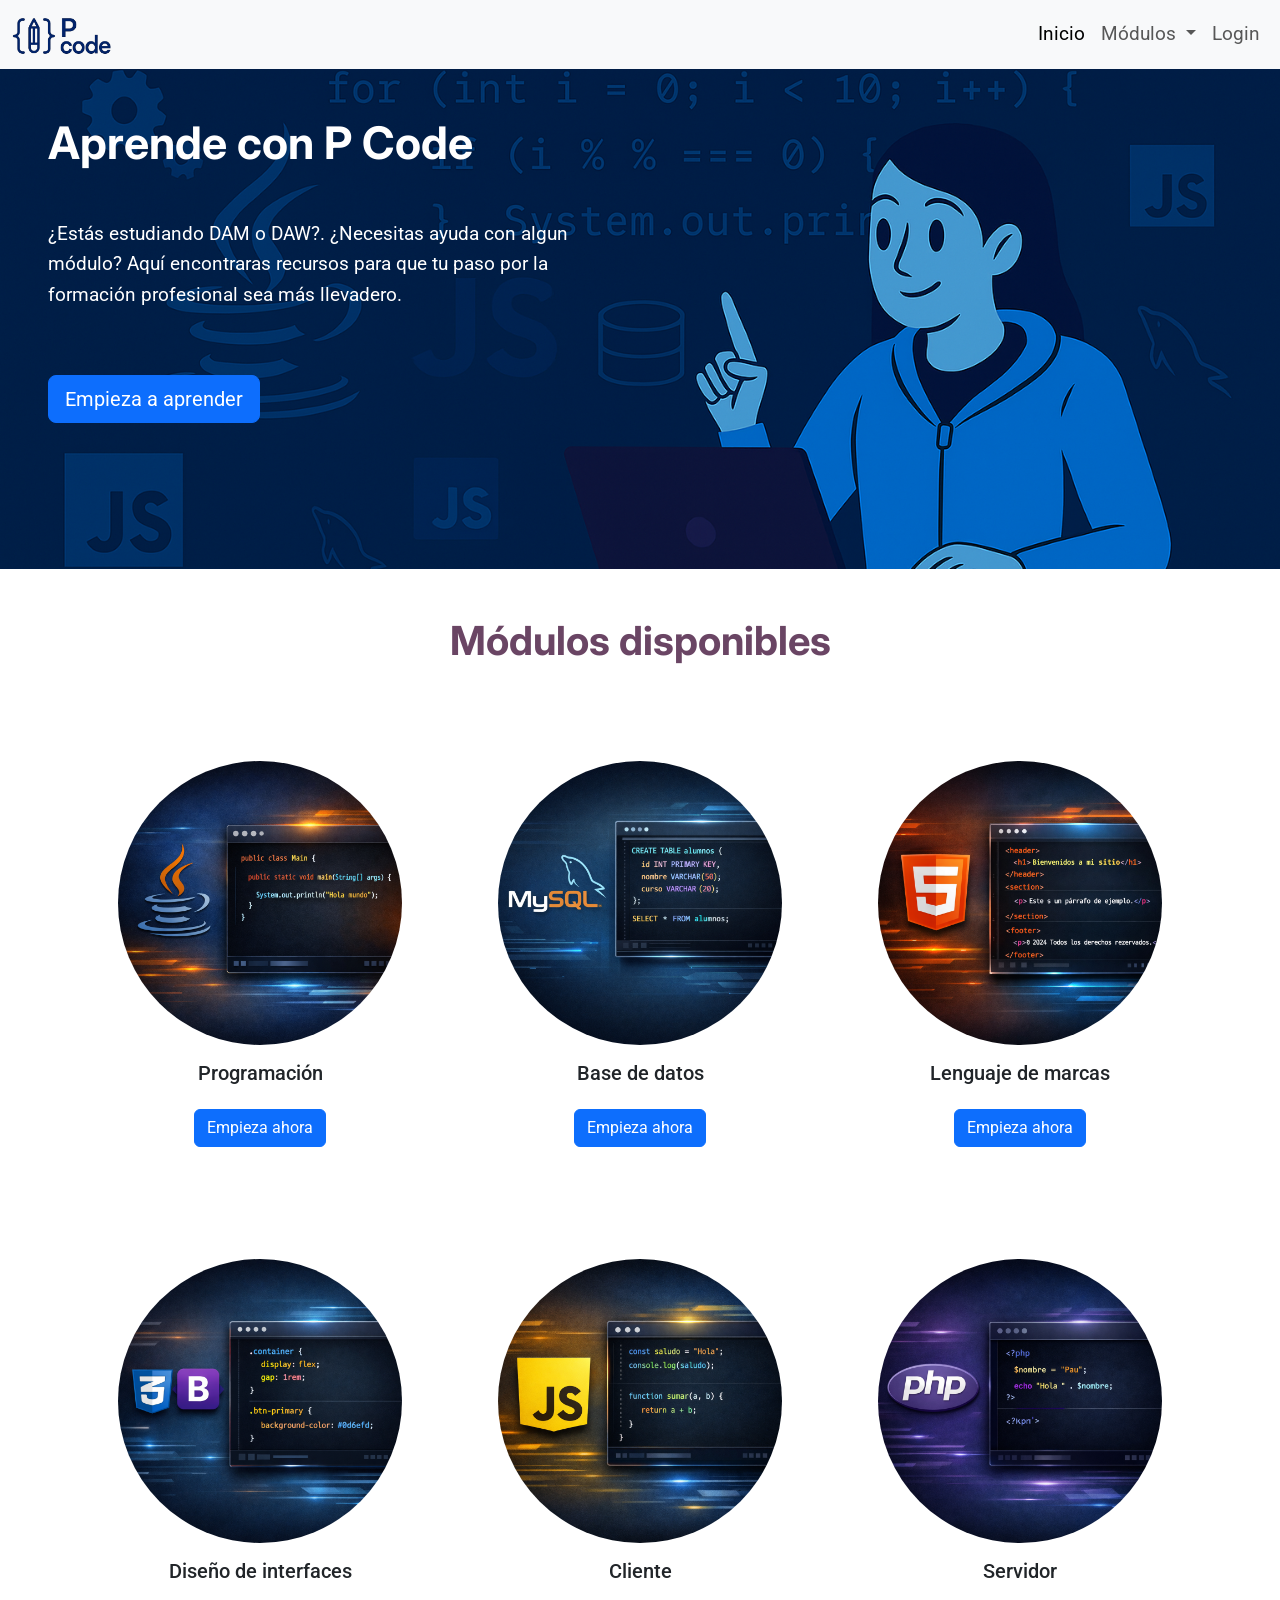
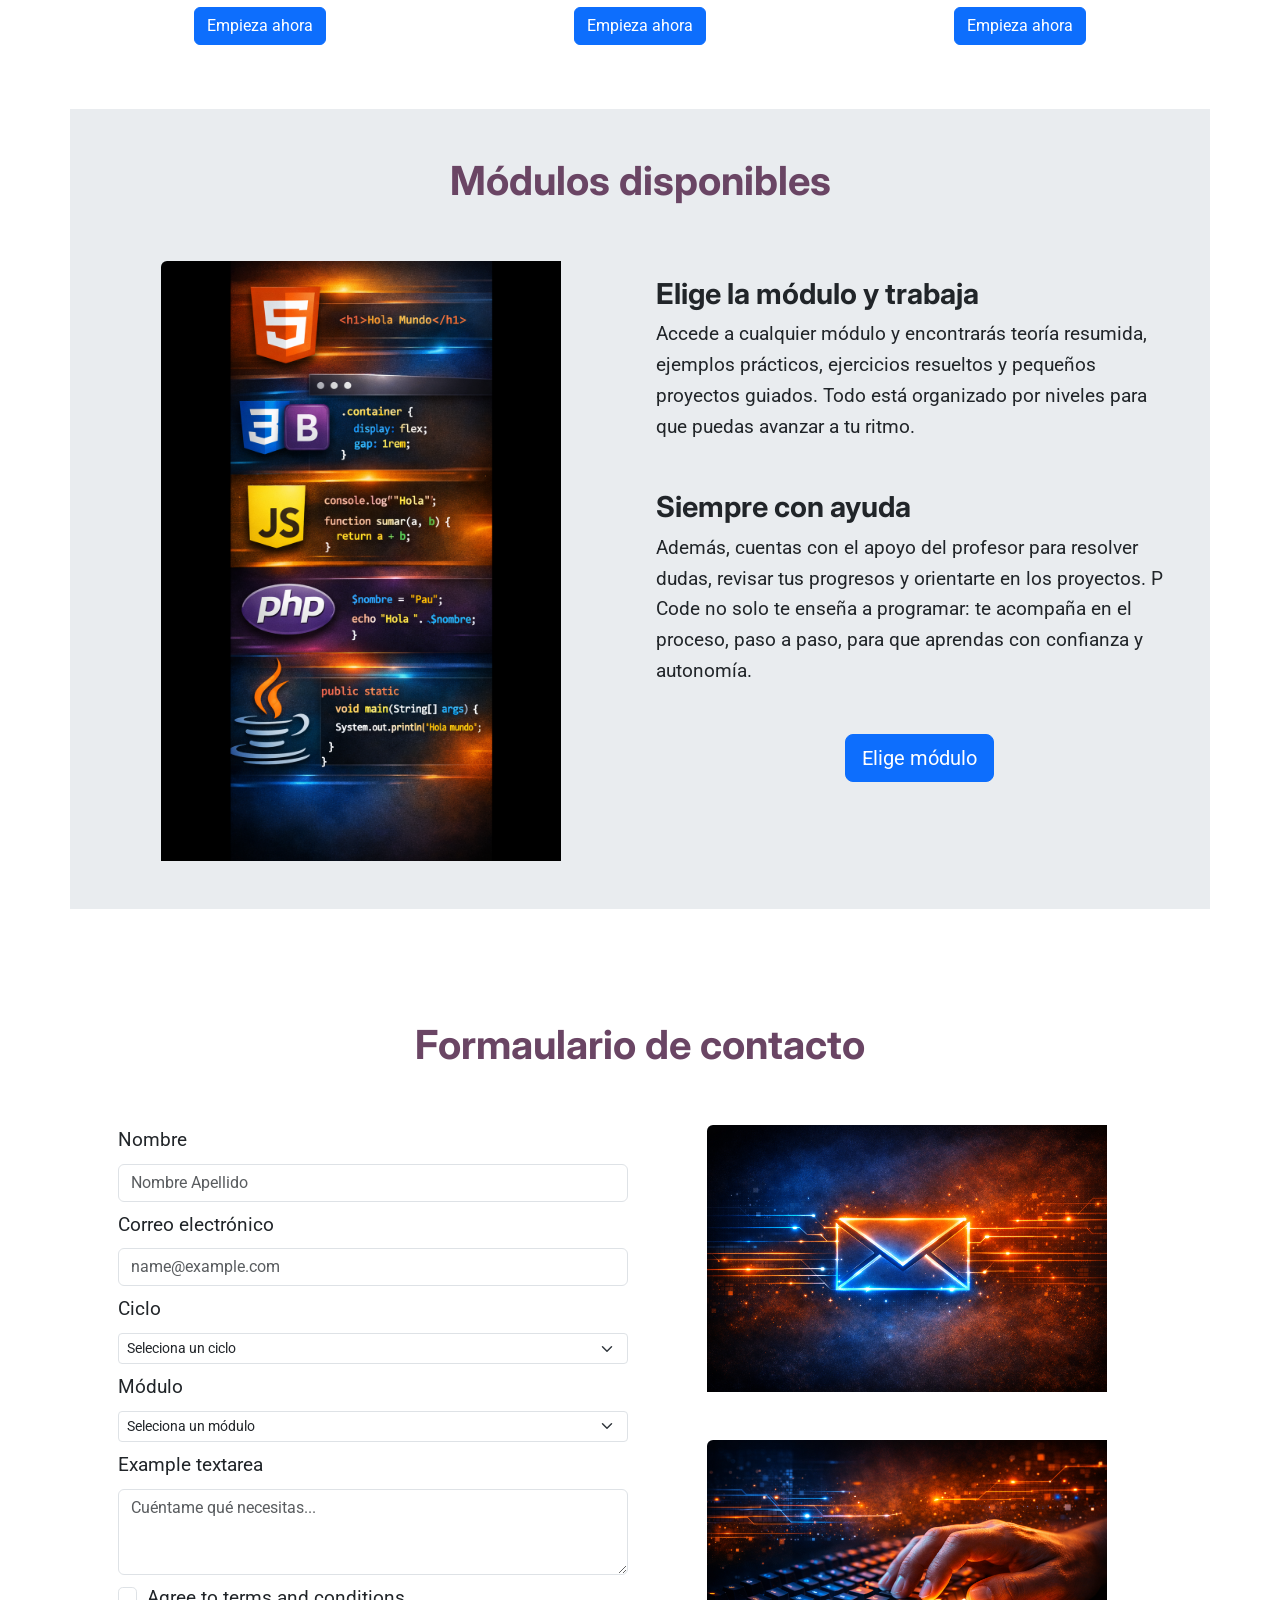
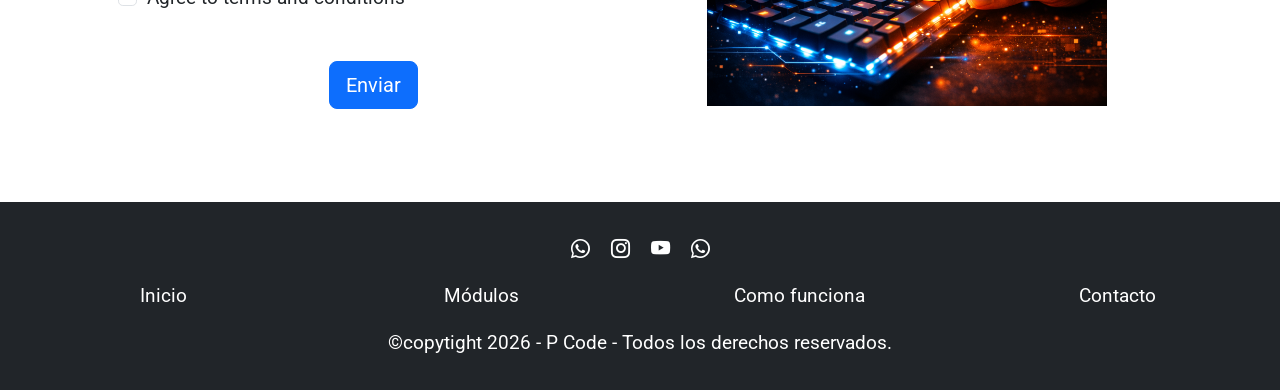
==== commit d5faa43e: "P2_LP_subject_Actividades" ====
--- a/proyecto_2/index.html
+++ b/proyecto_2/index.html
@@ -87,7 +87,7 @@
             <img src="img/subject/img_programacion.png" class="card-img-top rounded-circle" alt="Programación">
             <div class="card-body">
               <h5 class="card-title">Programación</h5>
-              <a href="#" class="mt-3 btn btn-primary">Empieza ahora</a>
+              <a href="subject.html" class="mt-3 btn btn-primary">Empieza ahora</a>
             </div>
           </div>
         </div>
@@ -97,7 +97,7 @@
             <img src="img/subject/img_base_datos.png" class="card-img-top rounded-circle" alt="Base de datos">
             <div class="card-body">
               <h5 class="card-title">Base de datos</h5>
-              <a href="#" class="mt-3 btn btn-primary">Empieza ahora</a>
+              <a href="subject.html" class="mt-3 btn btn-primary">Empieza ahora</a>
             </div>
           </div>
         </div>
@@ -107,18 +107,18 @@
             <img src="img/subject/img_lenguaje_marcas.png" class="card-img-top rounded-circle" alt="Lenguaje de Marcas">
             <div class="card-body">
               <h5 class="card-title">Lenguaje de marcas</h5>
-              <a href="#" class="mt-3 btn btn-primary">Empieza ahora</a>
-            </div>
-          </div>
-        </div>
-
+              <a href="subject.html" class="mt-3 btn btn-primary">Empieza ahora</a>
+            </div>
+          </div>
+        </div>
+      </div>
       <div class="row">
         <div class="col-md-4 p-5">
           <div class="card border-0">
             <img src="img/subject/img_interfaces.png" class="card-img-top rounded-circle" alt="Diseño de interfaces">
             <div class="card-body">
               <h5 class="card-title">Diseño de interfaces</h5>
-              <a href="#" class="mt-3 btn btn-primary">Empieza ahora</a>
+              <a href="subject.html" class="mt-3 btn btn-primary">Empieza ahora</a>
             </div>
           </div>
         </div>
@@ -128,7 +128,7 @@
             <img src="img/subject/img_cliente.png" class="card-img-top rounded-circle" alt="Cliente">
             <div class="card-body">
               <h5 class="card-title">Cliente</h5>
-              <a href="#" class="mt-3 btn btn-primary">Empieza ahora</a>
+              <a href="subject.html" class="mt-3 btn btn-primary">Empieza ahora</a>
             </div>
           </div>
         </div>
@@ -138,10 +138,11 @@
             <img src="img/subject/img_sevidor.png" class="card-img-top rounded-circle" alt="Servidor">
             <div class="card-body">
               <h5 class="card-title">Servidor</h5>
-              <a href="#" class="mt-3 btn btn-primary">Empieza ahora</a>
-            </div>
-          </div>
-        </div>      
+              <a href="subject.html" class="mt-3 btn btn-primary">Empieza ahora</a>
+            </div>
+          </div>
+        </div>   
+      </div>   
     </div>
   </section>
 
